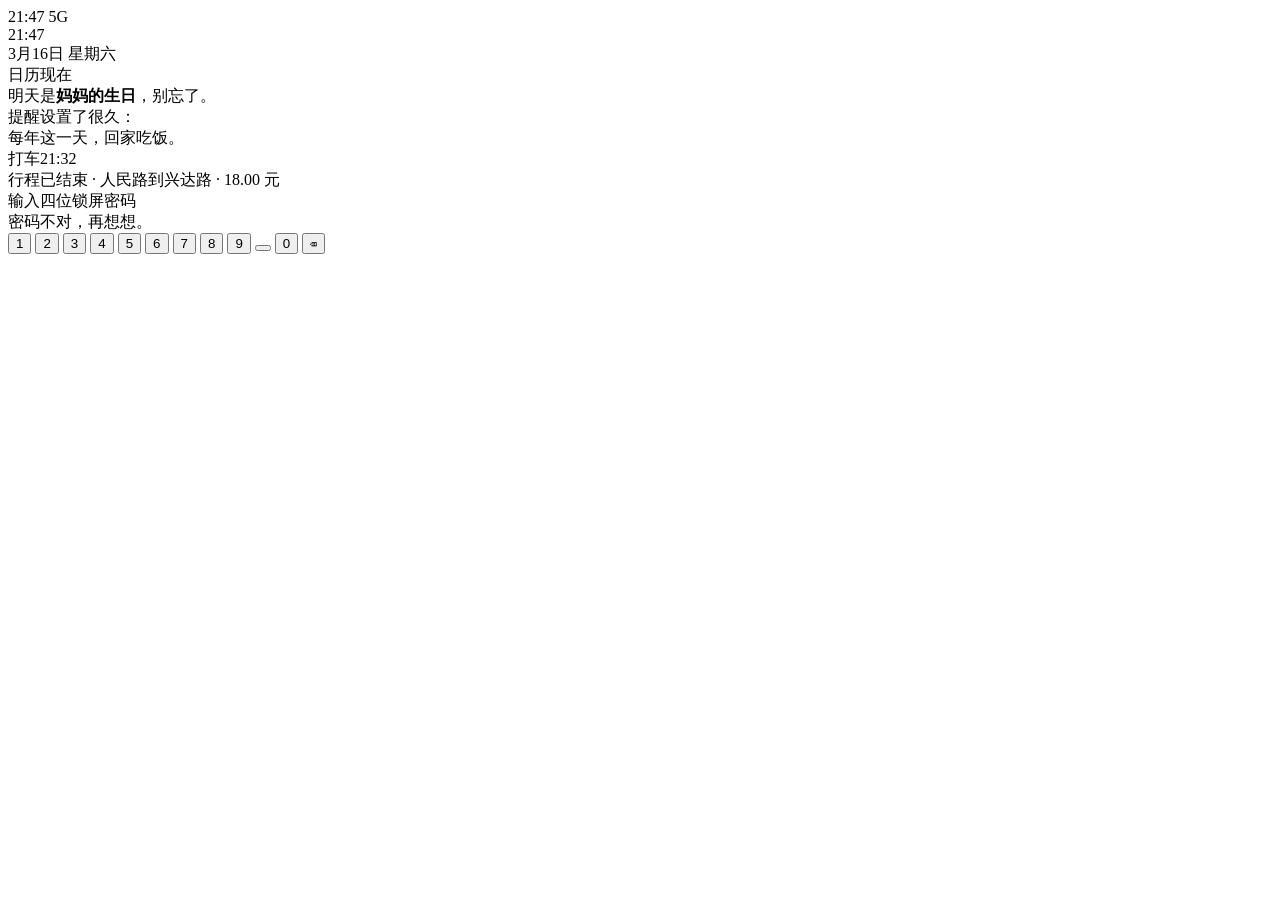
==== index.html @ f36b30dd "add index.html" ====
<!DOCTYPE html>
<html lang="zh-CN">
<head>
<meta charset="UTF-8">
<meta name="viewport" content="width=device-width, initial-scale=1, viewport-fit=cover">
<title>失物招领 · 一部旧手机</title>
<meta name="theme-color" content="#0b0e13">
<meta property="og:type" content="website">
<meta property="og:title" content="失物招领 · 一部旧手机里的三个谜题">
<meta property="og:description" content="你在出租车上捡到一部旧手机。三个谜题，两个结局。">
<meta property="og:image" content="cover.png">
<meta name="twitter:card" content="summary_large_image">
<link rel="stylesheet" href="style.css">
</head>
<body data-page="lock">
  <div class="phone">
    <div class="statusbar">
      <span>21:47</span>
      <span class="right"><span>5G</span><span class="battery"></span></span>
    </div>

    <div class="lockscreen" id="lockscreen">
      <div class="clock">21:47</div>
      <div class="date">3月16日 星期六</div>

      <div class="notifications">
        <div class="notif">
          <div class="n-title"><span>日历</span><span>现在</span></div>
          <div class="n-body">明天是<b>妈妈的生日</b>，别忘了。</div>
          <div class="cake">
            <div class="cake-art"></div>
            <div class="cake-copy">提醒设置了很久：<br>每年这一天，回家吃饭。</div>
          </div>
        </div>
        <div class="notif">
          <div class="n-title"><span>打车</span><span>21:32</span></div>
          <div class="n-body">行程已结束 · 人民路到兴达路 · 18.00 元</div>
        </div>
      </div>

      <div class="unlock">
        <div class="pin-hint">输入四位锁屏密码</div>
        <div class="dots" id="dots">
          <span class="dot"></span><span class="dot"></span>
          <span class="dot"></span><span class="dot"></span>
        </div>
        <div class="pin-error" id="pinError">密码不对，再想想。</div>

        <div class="keypad" id="keypad">
          <button class="key" data-k="1">1</button>
          <button class="key" data-k="2">2</button>
          <button class="key" data-k="3">3</button>
          <button class="key" data-k="4">4</button>
          <button class="key" data-k="5">5</button>
          <button class="key" data-k="6">6</button>
          <button class="key" data-k="7">7</button>
          <button class="key" data-k="8">8</button>
          <button class="key" data-k="9">9</button>
          <button class="key blank"></button>
          <button class="key" data-k="0">0</button>
          <button class="key del" data-k="del">⌫</button>
        </div>
      </div>
    </div>
  </div>
  <script src="app.js"></script>
</body>
</html>
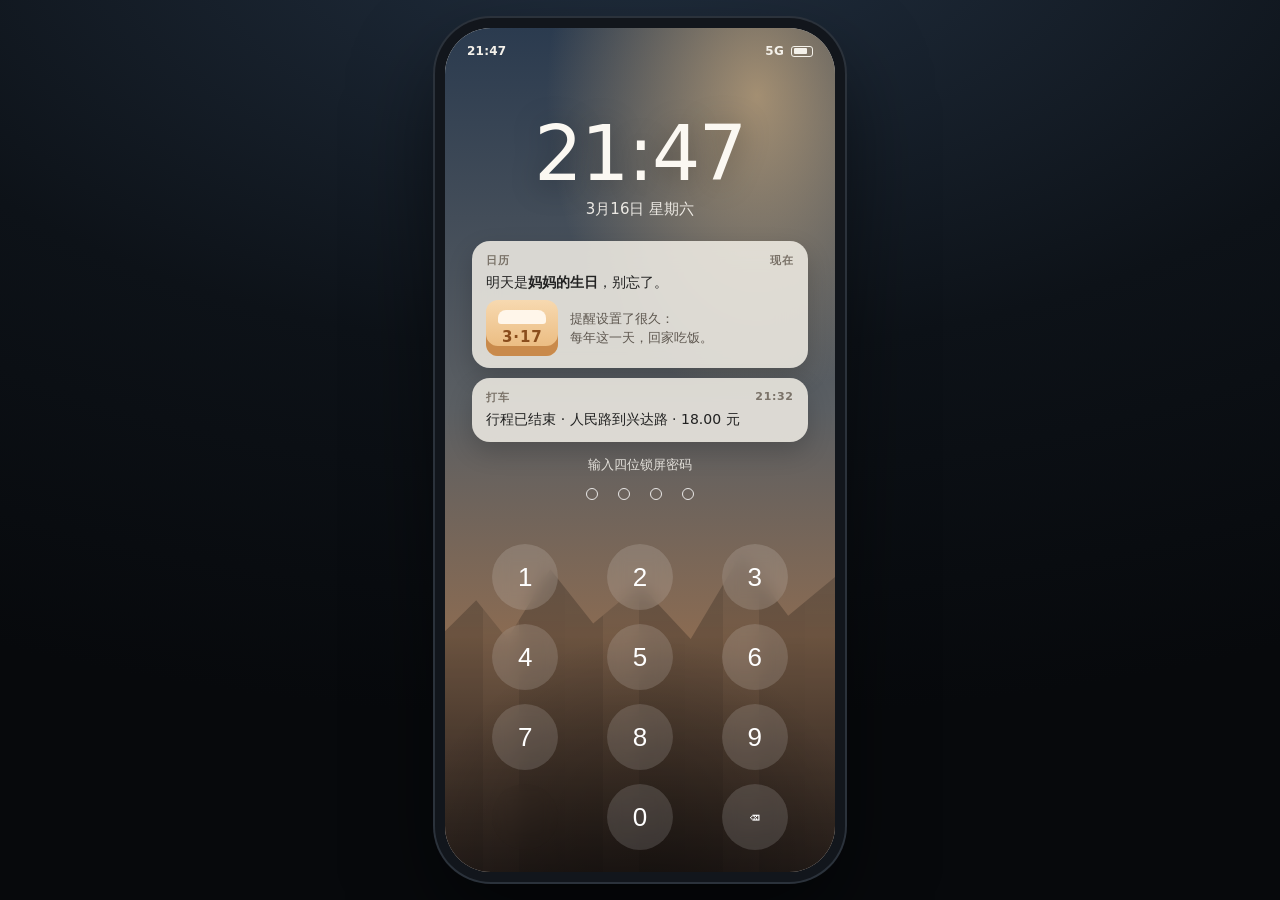
==== commit a699c92a: "update index.html" ====
--- a/index.html
+++ b/index.html
@@ -8,7 +8,7 @@
 <meta property="og:type" content="website">
 <meta property="og:title" content="失物招领 · 一部旧手机里的三个谜题">
 <meta property="og:description" content="你在出租车上捡到一部旧手机。三个谜题，两个结局。">
-<meta property="og:image" content="cover.png">
+<meta property="og:image" content="https://080321362.github.io/lost-phone/cover.png">
 <meta name="twitter:card" content="summary_large_image">
 <link rel="stylesheet" href="style.css">
 </head>
--- a/style.css
+++ b/style.css
@@ -0,0 +1,458 @@
+:root {
+  --bg: #0a0d12;
+  --paper: #f6f2ea;
+  --paper-2: #efe9de;
+  --ink: #1c222a;
+  --muted: #6f7681;
+  --line: #e2dccf;
+  --accent: #c8792b;
+  --accent-soft: #f4e3cc;
+  --good: #2f7d5a;
+  --warn: #b4472f;
+  --phone-w: 390px;
+  --phone-h: 844px;
+}
+
+* { box-sizing: border-box; -webkit-tap-highlight-color: transparent; }
+
+[hidden] { display: none !important; }
+
+html, body { height: 100%; }
+
+body {
+  margin: 0;
+  display: grid;
+  place-items: center;
+  background:
+    radial-gradient(120% 90% at 50% -10%, #223041 0%, #0d1218 55%, #07090c 100%);
+  font-family: system-ui, -apple-system, "Segoe UI", "Noto Sans SC", "PingFang SC", sans-serif;
+  color: var(--ink);
+  overflow: hidden;
+}
+
+.phone {
+  position: relative;
+  width: min(var(--phone-w), 100vw);
+  height: min(var(--phone-h), 100vh);
+  background: var(--paper);
+  border-radius: 46px;
+  overflow: hidden;
+  box-shadow:
+    0 0 0 10px #12161c,
+    0 0 0 12px #2b323b,
+    0 40px 90px rgba(0, 0, 0, .6);
+  isolation: isolate;
+}
+
+@media (max-width: 520px), (max-height: 700px) {
+  .phone {
+    width: 100vw;
+    height: 100vh;
+    height: 100dvh;
+    border-radius: 0;
+    box-shadow: none;
+  }
+}
+
+/* ---------- 状态栏 ---------- */
+.statusbar {
+  position: absolute;
+  inset: 0 0 auto 0;
+  height: 46px;
+  display: flex;
+  align-items: center;
+  justify-content: space-between;
+  padding: 0 22px;
+  font-size: 12px;
+  font-weight: 600;
+  letter-spacing: .02em;
+  color: #f4f1ea;
+  z-index: 6;
+  pointer-events: none;
+  transition: color .3s ease;
+}
+.statusbar.dark { color: var(--ink); }
+.statusbar .right { display: flex; gap: 7px; align-items: center; }
+.statusbar .battery {
+  width: 22px; height: 11px; border: 1.5px solid currentColor; border-radius: 3px;
+  position: relative; display: inline-block;
+}
+.statusbar .battery::after {
+  content: ""; position: absolute; inset: 1.5px; right: 5px; background: currentColor; border-radius: 1px;
+}
+
+/* ---------- 锁屏 ---------- */
+.lockscreen {
+  position: absolute;
+  inset: 0;
+  display: flex;
+  flex-direction: column;
+  align-items: center;
+  overflow-y: auto;
+  color: #fbf8f2;
+  background:
+    radial-gradient(90% 60% at 80% 8%, rgba(255, 206, 140, .55), transparent 60%),
+    linear-gradient(180deg, #2b3b4f 0%, #5b5f63 45%, #8a6b52 72%, #3b2e28 100%);
+  overflow: hidden;
+}
+.lockscreen::before {
+  content: "";
+  position: absolute;
+  inset: auto 0 0 0;
+  height: 46%;
+  background:
+    linear-gradient(180deg, transparent, rgba(0, 0, 0, .45)),
+    repeating-linear-gradient(90deg, rgba(0,0,0,.28) 0 38px, rgba(0,0,0,.12) 38px 74px, rgba(0,0,0,.3) 74px 120px);
+  clip-path: polygon(0 38%, 8% 30%, 16% 40%, 27% 22%, 38% 36%, 50% 26%, 63% 40%, 76% 18%, 88% 34%, 100% 24%, 100% 100%, 0 100%);
+  opacity: .55;
+  filter: blur(.4px);
+}
+.lockscreen::after {
+  content: "";
+  position: absolute;
+  inset: 0;
+  background: radial-gradient(120% 80% at 50% 120%, rgba(0,0,0,.7), transparent 60%);
+  pointer-events: none;
+}
+
+.clock {
+  margin-top: 88px;
+  font-size: 76px;
+  line-height: 1;
+  font-weight: 200;
+  letter-spacing: -.02em;
+  text-shadow: 0 4px 30px rgba(0, 0, 0, .35);
+  z-index: 2;
+}
+.date {
+  margin-top: 8px;
+  font-size: 15px;
+  opacity: .9;
+  z-index: 2;
+}
+
+.notifications {
+  width: 86%;
+  margin-top: 22px;
+  margin-bottom: 10px;
+  display: grid;
+  gap: 10px;
+  z-index: 2;
+}
+.notif {
+  background: rgba(242, 238, 230, .86);
+  color: #222;
+  border-radius: 18px;
+  padding: 12px 14px;
+  box-shadow: 0 10px 24px rgba(0, 0, 0, .18);
+  backdrop-filter: blur(14px);
+  animation: drop .5s ease both;
+}
+.notif:nth-child(2) { animation-delay: .12s; }
+@keyframes drop { from { opacity: 0; transform: translateY(-8px); } }
+.notif .n-title {
+  display: flex; justify-content: space-between;
+  font-size: 11px; font-weight: 700; color: #7a7268; letter-spacing: .06em;
+}
+.notif .n-body { margin-top: 4px; font-size: 14px; line-height: 1.45; }
+.notif .cake {
+  display: flex; align-items: center; gap: 12px; margin-top: 8px;
+}
+.cake-art {
+  width: 72px; height: 56px; border-radius: 12px; position: relative;
+  background: linear-gradient(180deg, #f7d9b0, #e9b779);
+  box-shadow: inset 0 -10px 0 #c98a4b;
+  flex: none;
+}
+.cake-art::before {
+  content: "";
+  position: absolute; inset: 10px 12px auto 12px; height: 14px;
+  background: #fff6ea; border-radius: 8px 8px 3px 3px;
+}
+.cake-art::after {
+  content: "3·17";
+  position: absolute; inset: auto 0 10px 0; text-align: center;
+  font-size: 15px; font-weight: 700; color: #8a4d1c; letter-spacing: .06em;
+}
+.cake-copy { font-size: 13px; color: #5f5850; line-height: 1.5; }
+
+/* ---------- 解锁 ---------- */
+.unlock {
+  margin-top: auto;
+  width: 100%;
+  padding: 0 34px calc(22px + env(safe-area-inset-bottom));
+  z-index: 2;
+}
+.pin-hint {
+  text-align: center; font-size: 13px; opacity: .85; margin-bottom: 14px;
+}
+.dots { display: flex; justify-content: center; gap: 20px; margin-bottom: 20px; }
+.dot {
+  width: 12px; height: 12px; border-radius: 50%;
+  border: 1.5px solid rgba(255,255,255,.85);
+  transition: transform .15s ease, background .15s ease;
+}
+.dot.on { background: #fff; transform: scale(1.12); }
+.pin-error {
+  height: 18px; text-align: center; font-size: 12px; color: #ffd9cf;
+  opacity: 0; transition: opacity .2s ease;
+}
+.pin-error.show { opacity: 1; }
+.keypad {
+  display: grid; grid-template-columns: repeat(3, 1fr); gap: 14px 22px;
+  margin-top: 6px;
+}
+.key {
+  appearance: none; border: 0; cursor: pointer;
+  width: 66px; height: 66px; border-radius: 50%;
+  justify-self: center;
+  background: rgba(255, 255, 255, .14);
+  color: #fff; font-size: 26px; font-weight: 300;
+  backdrop-filter: blur(8px);
+  transition: background .15s ease, transform .1s ease;
+}
+.key:active { background: rgba(255,255,255,.3); transform: scale(.96); }
+.key.blank { background: transparent; pointer-events: none; }
+.key.del { font-size: 19px; }
+.shake { animation: shake .38s cubic-bezier(.36,.07,.19,.97) both; }
+@keyframes shake {
+  10%, 90% { transform: translateX(-2px); }
+  20%, 80% { transform: translateX(4px); }
+  30%, 50%, 70% { transform: translateX(-7px); }
+  40%, 60% { transform: translateX(7px); }
+}
+
+/* ---------- 通用页面 ---------- */
+.screen {
+  position: absolute; inset: 0;
+  background: var(--paper);
+  display: flex; flex-direction: column;
+  overflow: hidden;
+}
+.screen-head {
+  padding: 58px 92px 12px 20px;
+  display: flex; align-items: center; gap: 12px;
+  border-bottom: 1px solid var(--line);
+  background: linear-gradient(180deg, #faf7f1, var(--paper));
+}
+.screen-head .back {
+  appearance: none; border: 0; background: var(--paper-2);
+  width: 34px; height: 34px; border-radius: 50%;
+  font-size: 17px; color: var(--ink); cursor: pointer;
+  display: grid; place-items: center;
+}
+.screen-title { font-size: 19px; font-weight: 700; letter-spacing: .01em; }
+.screen-sub { margin-left: auto; font-size: 11px; color: var(--muted); }
+.screen-body {
+  flex: 1; overflow-y: auto; padding: 18px 20px 30px;
+  -webkit-overflow-scrolling: touch;
+}
+.screen-body::-webkit-scrollbar { width: 0; }
+
+/* 主屏 */
+.home {
+  background:
+    radial-gradient(70% 50% at 85% 6%, rgba(232, 190, 130, .22), transparent 60%),
+    linear-gradient(180deg, #f8f3ea, #efe8dc);
+}
+.home-head { padding: 62px 24px 10px; display: flex; align-items: flex-end; justify-content: space-between; }
+.home-head h1 { margin: 0; font-size: 24px; letter-spacing: -.01em; }
+.home-head p { margin: 4px 0 0; font-size: 12px; color: var(--muted); }
+.badge {
+  font-size: 11px; font-weight: 700; color: #8a5a1e;
+  background: var(--accent-soft); border: 1px solid #ead3b2;
+  padding: 5px 10px; border-radius: 999px; white-space: nowrap;
+}
+.app-grid {
+  display: grid; grid-template-columns: repeat(4, 1fr);
+  gap: 20px 12px; padding: 26px 20px;
+}
+.app {
+  display: flex; flex-direction: column; align-items: center; gap: 8px;
+  text-decoration: none; color: var(--ink);
+}
+.app .icon {
+  width: 58px; height: 58px; border-radius: 16px;
+  display: grid; place-items: center; font-size: 27px;
+  box-shadow: 0 8px 18px rgba(80, 60, 30, .14), inset 0 1px 0 rgba(255,255,255,.6);
+  transition: transform .12s ease;
+}
+.app:active .icon { transform: scale(.94); }
+.app span { font-size: 11px; color: #4d5460; }
+.i-notes { background: linear-gradient(180deg, #ffe9a8, #f6cf62); }
+.i-chat { background: linear-gradient(180deg, #b9e6c9, #6cc795); }
+.i-photo { background: linear-gradient(180deg, #cfe0ff, #89aef7); }
+.i-set { background: linear-gradient(180deg, #e3e6ea, #b9c0c9); }
+.home-foot {
+  margin: auto 20px 26px; padding: 14px 16px;
+  border-radius: 16px; background: rgba(255,255,255,.6);
+  border: 1px solid var(--line); font-size: 12px; line-height: 1.6; color: var(--muted);
+}
+.home-foot b { color: var(--ink); }
+
+.widget {
+  margin: 6px 20px 18px; padding: 16px 18px;
+  border-radius: 18px;
+  background: linear-gradient(135deg, #fff8ec, #f6ead7);
+  border: 1px solid #ecdcc4;
+  box-shadow: 0 10px 24px rgba(120, 90, 40, .08);
+}
+.widget .w-top {
+  display: flex; justify-content: space-between;
+  font-size: 10px; font-weight: 700; letter-spacing: .1em;
+  color: #a1835a; text-transform: uppercase;
+}
+.widget .w-main {
+  margin-top: 8px; font-size: 18px; font-weight: 700; color: #5a4126;
+}
+.widget .w-sub { margin-top: 4px; font-size: 12px; color: #8a7357; }
+.widget .w-bar {
+  height: 4px; border-radius: 99px; margin-top: 12px;
+  background: linear-gradient(90deg, #d9a35e 18%, #efe1cd 18%);
+}
+
+/* 备忘录 */
+.note {
+  border: 1px solid var(--line); border-radius: 16px;
+  background: #fffdf8; margin-bottom: 12px; overflow: hidden;
+  box-shadow: 0 6px 16px rgba(90, 70, 40, .06);
+}
+.note button.note-head {
+  appearance: none; border: 0; background: transparent; cursor: pointer;
+  width: 100%; text-align: left; padding: 14px 16px;
+  display: flex; align-items: center; gap: 10px;
+}
+.note-head .nt { font-weight: 700; font-size: 15px; }
+.note-head .nd { margin-left: auto; font-size: 11px; color: var(--muted); }
+.note .note-body {
+  display: none; padding: 0 16px 16px; font-size: 14px; line-height: 1.7; color: #3c434d;
+  border-top: 1px dashed var(--line); margin-top: -1px; padding-top: 12px;
+}
+.note.open .note-body { display: block; }
+.note .tag { font-size: 11px; color: #8a5a1e; background: var(--accent-soft); padding: 3px 8px; border-radius: 999px; }
+
+/* 聊天 */
+.chat-list { display: grid; gap: 10px; }
+.chat-item {
+  display: flex; gap: 12px; align-items: center; text-decoration: none; color: inherit;
+  background: #fffdf8; border: 1px solid var(--line); border-radius: 16px; padding: 12px 14px;
+}
+.avatar {
+  width: 44px; height: 44px; border-radius: 50%; flex: none;
+  display: grid; place-items: center; font-weight: 700; color: #fff; font-size: 15px;
+}
+.a-mom { background: linear-gradient(180deg, #e79a7a, #c96b4a); }
+.a-boss { background: linear-gradient(180deg, #7f9dbf, #4f6d8f); }
+.a-land { background: linear-gradient(180deg, #9b8fc4, #6f5fa3); }
+.chat-item .ci-main { min-width: 0; flex: 1; }
+.chat-item .ci-name { font-weight: 700; font-size: 14px; }
+.chat-item .ci-prev { font-size: 12px; color: var(--muted); white-space: nowrap; overflow: hidden; text-overflow: ellipsis; margin-top: 3px; }
+.chat-item .ci-time { font-size: 10px; color: #9aa0a8; align-self: flex-start; }
+
+.thread { display: grid; gap: 12px; }
+.msg { display: flex; gap: 8px; align-items: flex-end; }
+.msg > div { flex: 0 1 auto; min-width: 0; max-width: 78%; }
+.msg .bubble {
+  width: fit-content; max-width: 100%; padding: 10px 13px; border-radius: 16px;
+  background: #fffdf8; border: 1px solid var(--line); font-size: 13.5px; line-height: 1.6;
+}
+.msg.me { flex-direction: row-reverse; }
+.msg.me .bubble { background: #dff0e4; border-color: #c6e3cd; }
+.msg .stamp { flex: none; }
+.msg .who { font-size: 10px; color: #9aa0a8; margin-bottom: 3px; }
+.msg .stamp { font-size: 10px; color: #9aa0a8; align-self: center; }
+
+/* 相册 */
+.syncbar {
+  display: flex; align-items: center; gap: 8px; margin-bottom: 14px;
+  font-size: 12px; color: var(--muted);
+}
+.spinner {
+  width: 14px; height: 14px; border-radius: 50%;
+  border: 2px solid #d8d2c6; border-top-color: var(--accent);
+  animation: spin 1s linear infinite;
+}
+@keyframes spin { to { transform: rotate(360deg); } }
+.grid-3 { display: grid; grid-template-columns: repeat(3, 1fr); gap: 6px; }
+.tile {
+  position: relative; aspect-ratio: 1; border-radius: 10px; overflow: hidden;
+  border: 1px solid rgba(0,0,0,.05); cursor: pointer;
+}
+.tile .cap {
+  position: absolute; inset: auto 0 0 0; padding: 16px 8px 7px;
+  background: linear-gradient(180deg, transparent, rgba(0,0,0,.55));
+  color: #fff; font-size: 10px; line-height: 1.3;
+}
+.tile.new::after {
+  content: "NEW"; position: absolute; top: 6px; right: 6px;
+  font-size: 9px; font-weight: 800; letter-spacing: .06em;
+  background: #e9b04c; color: #3b2a10; padding: 2px 5px; border-radius: 5px;
+  animation: pulse 1.6s ease infinite;
+}
+@keyframes pulse { 50% { opacity: .55; } }
+.t1 { background: linear-gradient(160deg, #b9a58b, #6e5a44); }
+.t2 { background: linear-gradient(160deg, #e7c9a6, #b98a5d); }
+.t3 { background: linear-gradient(160deg, #9fb3a8, #5c756a); }
+.t4 { background: linear-gradient(160deg, #a9b8cc, #5c6f88); }
+.t5 { background: linear-gradient(160deg, #d7b9c2, #9a6b78); }
+.t6 { background: linear-gradient(160deg, #c9c3b4, #827a68); }
+.t7 { background: linear-gradient(160deg, #7c8ea0, #394a5c); }
+.tile .inner { position: absolute; inset: 12% 18% 30% 18%; border: 1px solid rgba(255,255,255,.35); border-radius: 6px; }
+.tile.t7 .inner { inset: 20% 22% 34% 22%; border-width: 2px; }
+
+.viewer {
+  position: absolute; inset: 0; background: rgba(8, 10, 14, .92);
+  display: none; place-items: center; z-index: 20; padding: 24px;
+}
+.viewer.show { display: grid; }
+.viewer .frame { width: 100%; }
+.viewer .big { aspect-ratio: 3/4; border-radius: 18px; position: relative; overflow: hidden; }
+.viewer .desc { color: #e9e4da; font-size: 13px; line-height: 1.7; margin-top: 14px; }
+
+/* 结局 */
+.ending-screen { background: #11151b; color: #e9e4da; }
+.ending-inner { display: flex; flex-direction: column; height: 100%; padding: 90px 26px 34px; }
+.ending-kicker { font-size: 11px; letter-spacing: .22em; color: #c9a06a; text-transform: uppercase; }
+.ending-title { font-size: 30px; line-height: 1.25; margin: 12px 0 16px; font-weight: 700; }
+.ending-text { font-size: 14.5px; line-height: 1.9; color: #b9b3a8; }
+.ending-text p { margin: 0 0 14px; }
+.ending-actions { margin-top: auto; display: grid; gap: 10px; }
+.btn {
+  appearance: none; border: 0; cursor: pointer; border-radius: 14px;
+  padding: 15px 18px; font-size: 15px; font-weight: 700; font-family: inherit;
+  background: #e9e4da; color: #14181e;
+}
+.btn.ghost { background: transparent; color: #cfc8bc; border: 1px solid #3a424d; }
+.btn.amber { background: #c9924a; color: #1a1207; }
+
+/* 矮屏适配：压缩锁屏，保证键盘可见 */
+@media (max-height: 800px) {
+  .clock { margin-top: 52px; font-size: 54px; }
+  .date { margin-top: 4px; font-size: 13px; }
+  .notifications { margin-top: 12px; margin-bottom: 8px; gap: 8px; }
+  .notif { padding: 9px 12px; border-radius: 14px; }
+  .notif .n-body { font-size: 13px; }
+  .notif .cake { margin-top: 6px; }
+  .cake-art { width: 56px; height: 44px; }
+  .cake-copy { font-size: 11.5px; }
+  .unlock { padding: 0 26px calc(12px + env(safe-area-inset-bottom)); }
+  .pin-hint { margin-bottom: 8px; font-size: 12px; }
+  .dots { margin-bottom: 10px; gap: 16px; }
+  .dot { width: 10px; height: 10px; }
+  .keypad { gap: 7px 16px; margin-top: 2px; }
+  .key { width: 54px; height: 54px; font-size: 21px; }
+  .pin-error { height: 14px; font-size: 11px; }
+}
+
+/* 线索条 */
+.cluebar {
+  position: absolute; top: 54px; right: 16px; z-index: 5;
+  font-size: 10px; font-weight: 700; letter-spacing: .04em;
+  background: rgba(28, 34, 42, .08); color: #55524b;
+  padding: 5px 9px; border-radius: 999px;
+}
+.cluebar.on-dark { background: rgba(255,255,255,.14); color: #f0ece4; }
+
+.linkish { color: var(--accent); text-decoration: underline; cursor: pointer; }
+.small { font-size: 12px; color: var(--muted); }
+.center { text-align: center; }
